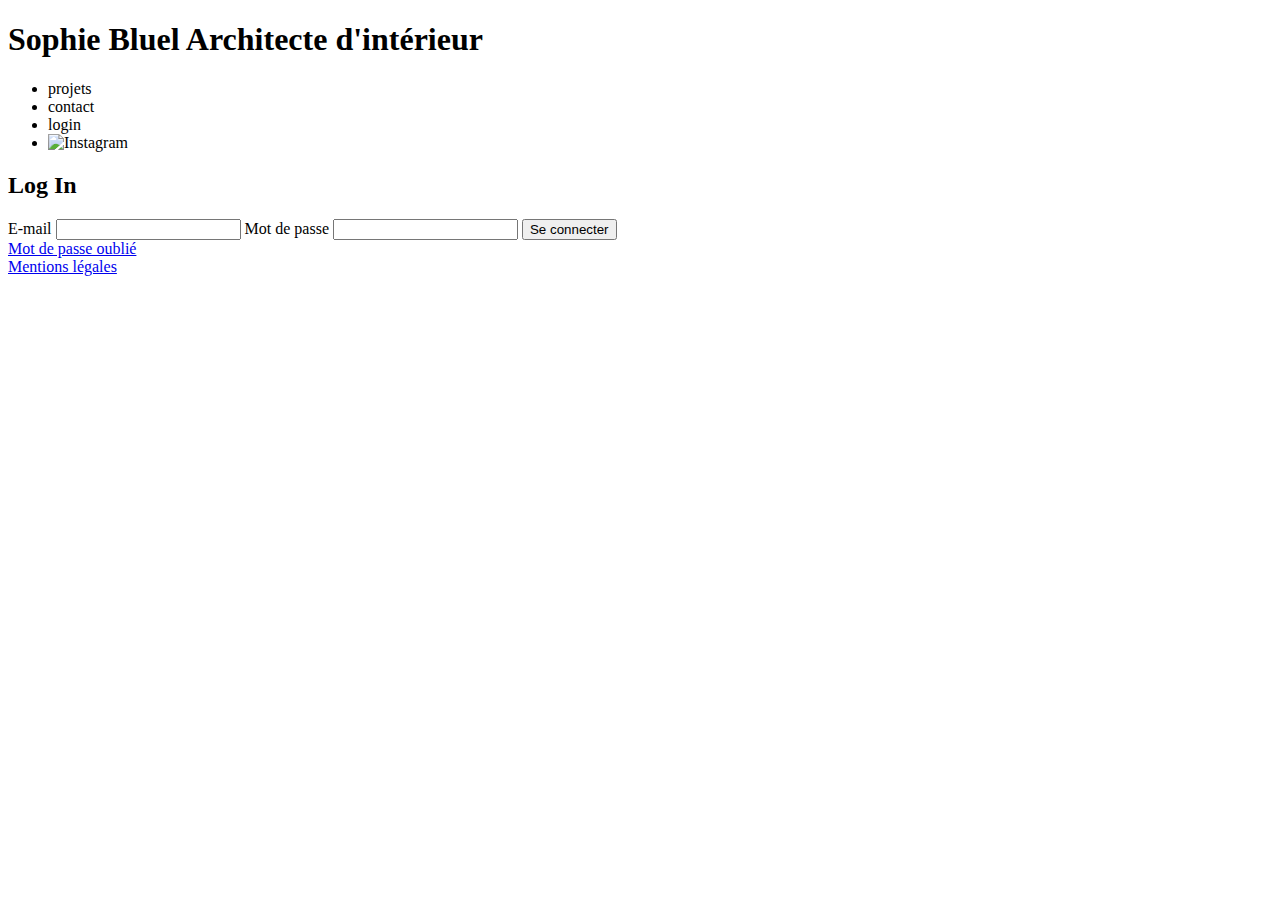
==== FrontEnd/login.html @ 31f18a02 "Création page de connexion" ====
<!DOCTYPE html>
<html lang="fr">
<head>
	<meta charset="UTF-8">
	<title>Sophie Bluel - Architecte d'intérieur</title>
	<meta name="viewport" content="width=device-width, initial-scale=1.0">
	<link rel="preconnect" href="https://fonts.googleapis.com">
	<link rel="preconnect" href="https://fonts.gstatic.com" crossorigin>
	<link href="https://fonts.googleapis.com/css2?family=Syne:wght@700;800&family=Work+Sans&display=swap" rel="stylesheet">
	<meta name="description" content="">
	<link rel="stylesheet" href="./assets/style.css">
	<script src="#" type ="module"></script>
</head>
<body>
<header>
	<h1>Sophie Bluel <span>Architecte d'intérieur</span></h1>
	<nav>
		<ul>
			<li>projets</li>
			<li>contact</li>
			<li><a src="./login">login</a></li>
			<li><img src="./assets/icons/instagram.png" alt="Instagram"></li>
		</ul>
	</nav>
</header>
<main>
    <h2>Log In</h2>
    <div class="connection-form">
        <form action="#" method="post">
            <label for="login-mail">E-mail</label>
            <input type="email" name="email">
            <label for="login-pass">Mot de passe</label>
            <input type="password" name="password">
            <input type="submit" value="Se connecter">
        </form>
        <a href="#">Mot de passe oublié</a>
    </div>
</main>
<footer>
    <a href="#">Mentions légales</a>
</footer>
</body>
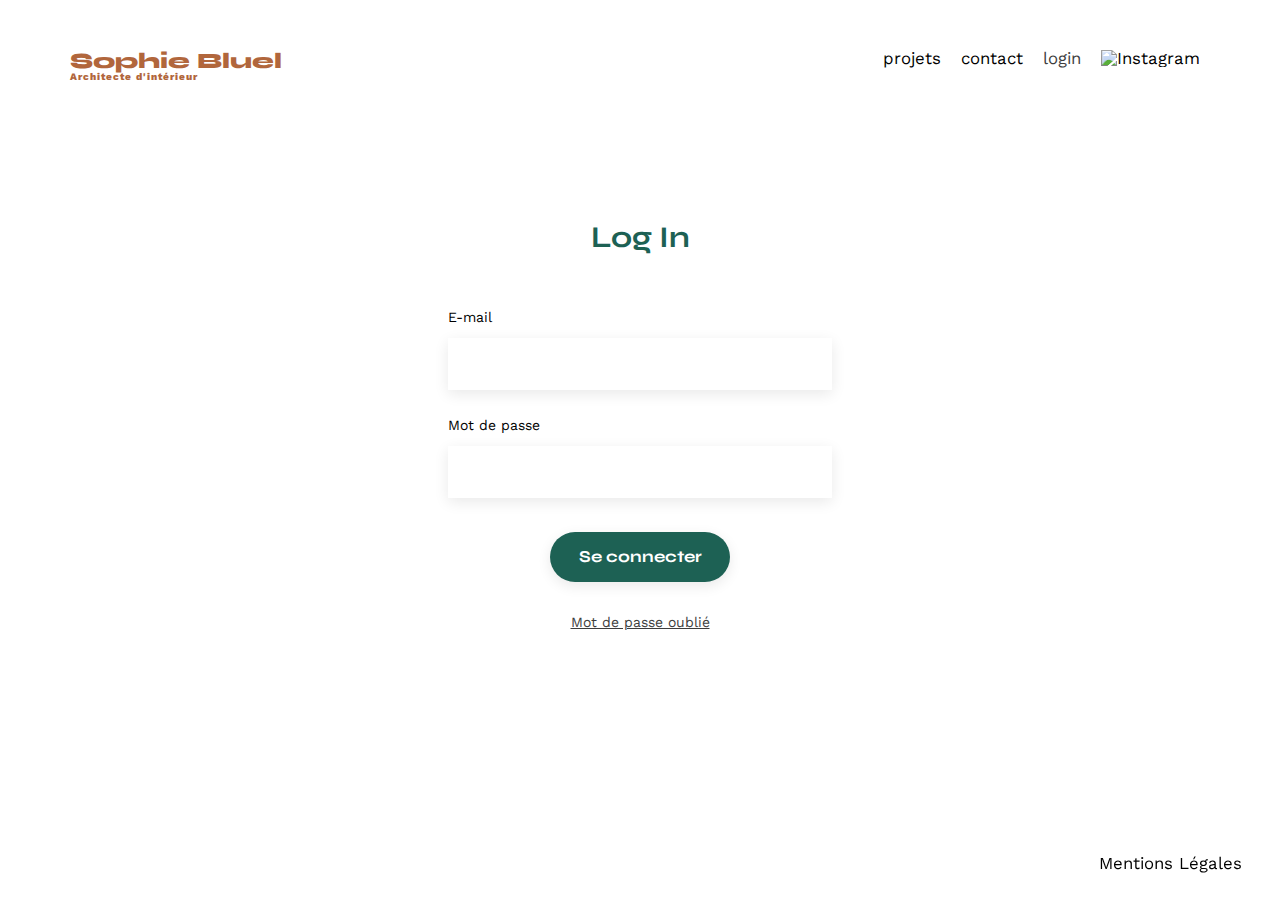
==== commit 5194fbf8: "intégration page de login" ====
--- a/FrontEnd/login.html
+++ b/FrontEnd/login.html
@@ -8,7 +8,7 @@
 	<link rel="preconnect" href="https://fonts.gstatic.com" crossorigin>
 	<link href="https://fonts.googleapis.com/css2?family=Syne:wght@700;800&family=Work+Sans&display=swap" rel="stylesheet">
 	<meta name="description" content="">
-	<link rel="stylesheet" href="./assets/style.css">
+	<link rel="stylesheet" href="./assets/style-login.css">
 	<script src="#" type ="module"></script>
 </head>
 <body>
@@ -24,19 +24,24 @@
 	</nav>
 </header>
 <main>
+    <div class="login-form">
     <h2>Log In</h2>
-    <div class="connection-form">
         <form action="#" method="post">
             <label for="login-mail">E-mail</label>
-            <input type="email" name="email">
+            <input type="email" name="email" id="login-mail">
             <label for="login-pass">Mot de passe</label>
-            <input type="password" name="password">
+            <input type="password" name="password" id="login-pass">
             <input type="submit" value="Se connecter">
+            <a href="#" id="forgotten">Mot de passe oublié</a>
         </form>
-        <a href="#">Mot de passe oublié</a>
     </div>
 </main>
 <footer>
-    <a href="#">Mentions légales</a>
+	<nav>
+		<ul>
+			<li>Mentions Légales</li>
+		</ul>
+	</nav>
 </footer>
-</body>+</body>
+</html>--- a/FrontEnd/assets/style-login.css
+++ b/FrontEnd/assets/style-login.css
@@ -0,0 +1,157 @@
+/* http://meyerweb.com/eric/tools/css/reset/
+   v2.0 | 20110126
+   License: none (public domain)
+*/
+
+html, body, div, span, applet, object, iframe,
+h1, h2, h3, h4, h5, h6, p, blockquote, pre,
+a, abbr, acronym, address, big, cite, code,
+del, dfn, em, img, ins, kbd, q, s, samp,
+small, strike, strong, sub, sup, tt, var,
+b, u, i, center,
+dl, dt, dd, ol, ul, li,
+fieldset, form, label, legend,
+table, caption, tbody, tfoot, thead, tr, th, td,
+article, aside, canvas, details, embed,
+figure, figcaption, footer, header, hgroup,
+menu, nav, output, ruby, section, summary,
+time, mark, audio, video {
+	margin: 0;
+	padding: 0;
+	border: 0;
+	font-size: 100%;
+	font: inherit;
+	vertical-align: baseline;
+}
+/* HTML5 display-role reset for older browsers */
+article, aside, details, figcaption, figure,
+footer, header, hgroup, menu, nav, section {
+	display: block;
+}
+body {
+	line-height: 1;
+}
+ol, ul {
+	list-style: none;
+}
+blockquote, q {
+	quotes: none;
+}
+blockquote:before, blockquote:after,
+q:before, q:after {
+	content: '';
+	content: none;
+}
+table {
+	border-collapse: collapse;
+	border-spacing: 0;
+}
+/** end reset css**/
+body {
+	max-width: 1140px;
+	margin:auto;
+	font-family: 'Work Sans' ;
+	font-size: 14px;
+}
+header {
+	display: flex;
+	justify-content: space-between;
+	margin: 50px 0
+}
+
+h1{
+	display: flex;
+	flex-direction: column;
+	font-family: 'Syne';
+	font-size: 22px;
+	font-weight: 800;
+	color: #B1663C
+}
+
+h1 > span {
+	font-family: 'Work Sans';
+	font-size:10px;
+	letter-spacing: 0.1em;
+;
+}
+
+h2, button{
+	font-family: 'Syne';
+	font-weight: 700;
+	font-size: 30px;
+	color: #1D6154
+}
+nav ul {
+	display: flex;
+	align-items: center;
+	list-style-type: none;
+
+}
+nav li {
+	padding: 0 10px;
+	font-size: 1.2em;
+}
+
+li:hover {
+	color: #B1663C;
+}
+
+.login-form{
+	justify-items: center;
+	margin-top: 10em;
+}
+
+h2{
+	margin-bottom: 20px;
+	text-align: center;
+}
+
+form {
+	display: flex;
+	flex-direction: column;
+	text-align: left;
+	margin-top:30px;
+}
+
+a{
+	color: #3D3D3D;
+}
+
+input {
+	height: 50px;
+	width: 380px;
+	font-size: 1.2em;
+	border: none;
+	box-shadow: 0px 4px 14px rgba(0, 0, 0, 0.09);
+}
+
+label {
+	margin: 2em 0 1em 0;
+}
+
+#forgotten{
+	align-self: center;
+}
+
+input[type="submit"]{
+	font-family: 'Syne';
+	font-weight: 700;
+	color: white;
+	background-color: #1D6154;
+	margin : 2em auto ;
+	width: 180px;
+	text-align: center;
+	border-radius: 60px ;
+}
+
+footer{
+	position: fixed;
+	right: 0;
+	bottom: 0;
+}
+
+footer nav ul {
+	display: flex;
+	justify-content: flex-end;
+	margin: 2em
+}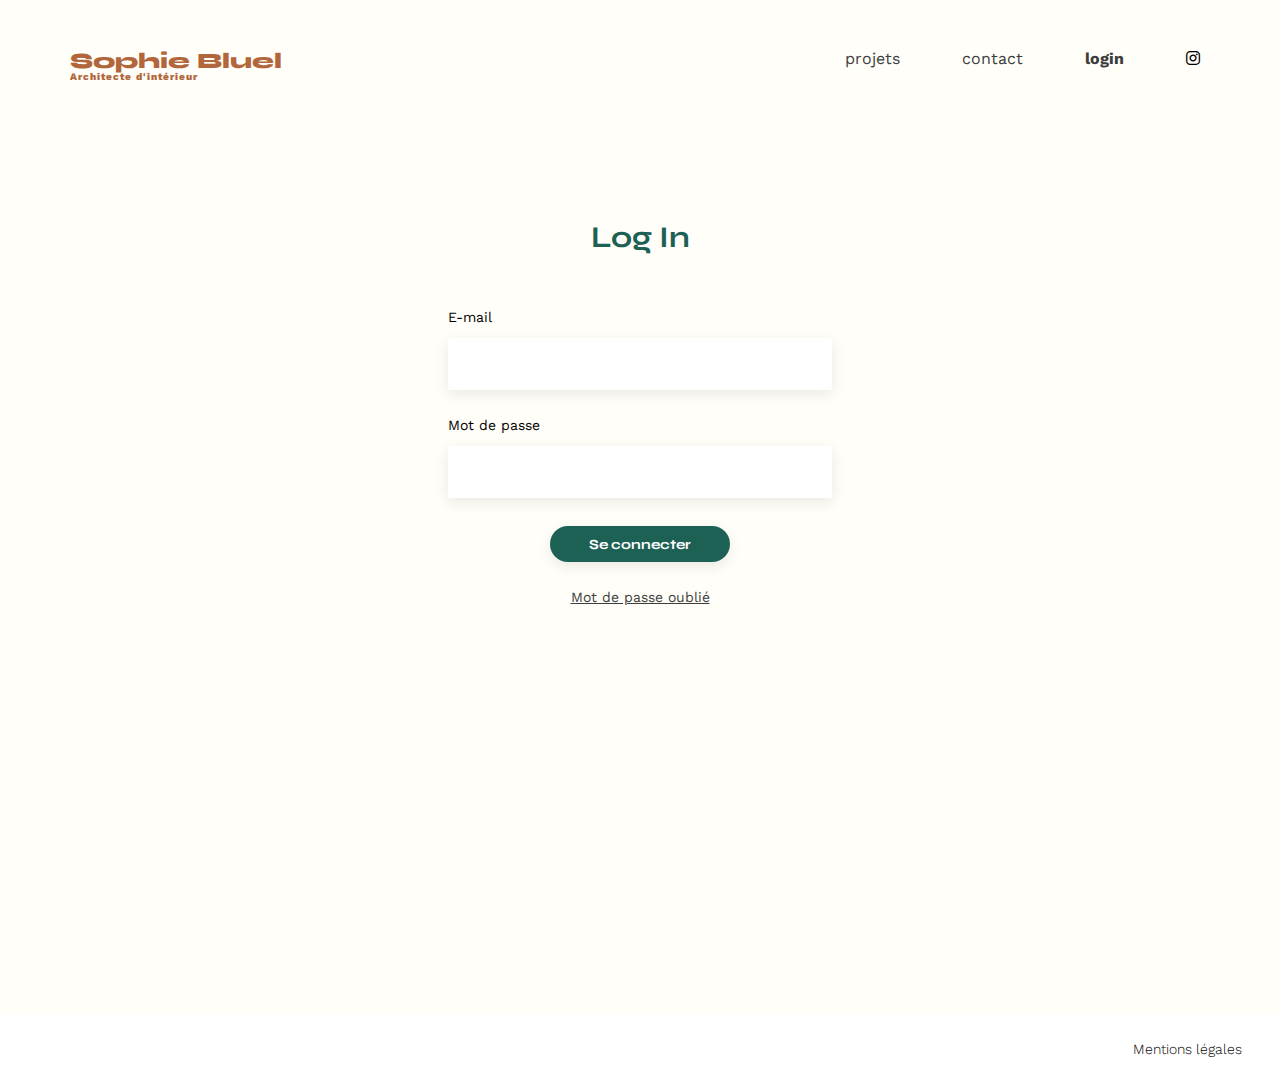
==== commit 60cf790a: "Rectifications CSS globales" ====
--- a/FrontEnd/login.html
+++ b/FrontEnd/login.html
@@ -7,26 +7,27 @@
 	<link rel="preconnect" href="https://fonts.googleapis.com">
 	<link rel="preconnect" href="https://fonts.gstatic.com" crossorigin>
 	<link href="https://fonts.googleapis.com/css2?family=Syne:wght@700;800&family=Work+Sans&display=swap" rel="stylesheet">
+	<link rel="stylesheet" href="https://cdnjs.cloudflare.com/ajax/libs/font-awesome/6.4.2/css/all.min.css">
 	<meta name="description" content="">
 	<link rel="stylesheet" href="./assets/style-login.css">
-	<script src="#" type ="module"></script>
+	<script src="./login.mjs" type ="module"></script>
 </head>
 <body>
 <header>
 	<h1>Sophie Bluel <span>Architecte d'intérieur</span></h1>
 	<nav>
 		<ul>
-			<li>projets</li>
-			<li>contact</li>
-			<li><a src="./login">login</a></li>
-			<li><img src="./assets/icons/instagram.png" alt="Instagram"></li>
+			<li><a href="./index.html#portfolio">projets</a></li>
+			<li><a href="./index.html#contact">contact</a></li>
+			<li><a href="./login.html">login</a></li>
+			<li><i class="fa-brands fa-instagram"></i></li>
 		</ul>
 	</nav>
 </header>
 <main>
     <div class="login-form">
     <h2>Log In</h2>
-        <form action="#" method="post">
+        <form action="#" method="post" id="login-form">
             <label for="login-mail">E-mail</label>
             <input type="email" name="email" id="login-mail">
             <label for="login-pass">Mot de passe</label>
@@ -39,7 +40,7 @@
 <footer>
 	<nav>
 		<ul>
-			<li>Mentions Légales</li>
+			<li>Mentions légales</li>
 		</ul>
 	</nav>
 </footer>
--- a/FrontEnd/assets/style-login.css
+++ b/FrontEnd/assets/style-login.css
@@ -3,19 +3,87 @@
    License: none (public domain)
 */
 
-html, body, div, span, applet, object, iframe,
-h1, h2, h3, h4, h5, h6, p, blockquote, pre,
-a, abbr, acronym, address, big, cite, code,
-del, dfn, em, img, ins, kbd, q, s, samp,
-small, strike, strong, sub, sup, tt, var,
-b, u, i, center,
-dl, dt, dd, ol, ul, li,
-fieldset, form, label, legend,
-table, caption, tbody, tfoot, thead, tr, th, td,
-article, aside, canvas, details, embed,
-figure, figcaption, footer, header, hgroup,
-menu, nav, output, ruby, section, summary,
-time, mark, audio, video {
+html,
+body,
+div,
+span,
+applet,
+object,
+iframe,
+h1,
+h2,
+h3,
+h4,
+h5,
+h6,
+p,
+blockquote,
+pre,
+a,
+abbr,
+acronym,
+address,
+big,
+cite,
+code,
+del,
+dfn,
+em,
+img,
+ins,
+kbd,
+q,
+s,
+samp,
+small,
+strike,
+strong,
+sub,
+sup,
+tt,
+var,
+b,
+u,
+i,
+center,
+dl,
+dt,
+dd,
+ol,
+ul,
+li,
+fieldset,
+form,
+label,
+legend,
+table,
+caption,
+tbody,
+tfoot,
+thead,
+tr,
+th,
+td,
+article,
+aside,
+canvas,
+details,
+embed,
+figure,
+figcaption,
+footer,
+header,
+hgroup,
+menu,
+nav,
+output,
+ruby,
+section,
+summary,
+time,
+mark,
+audio,
+video {
 	margin: 0;
 	padding: 0;
 	border: 0;
@@ -23,43 +91,74 @@
 	font: inherit;
 	vertical-align: baseline;
 }
+
 /* HTML5 display-role reset for older browsers */
-article, aside, details, figcaption, figure,
-footer, header, hgroup, menu, nav, section {
+article,
+aside,
+details,
+figcaption,
+figure,
+footer,
+header,
+hgroup,
+menu,
+nav,
+section {
 	display: block;
 }
+
 body {
 	line-height: 1;
-}
-ol, ul {
+	background-color: #fffef8;
+}
+
+ol,
+ul {
 	list-style: none;
 }
-blockquote, q {
+
+blockquote,
+q {
 	quotes: none;
 }
-blockquote:before, blockquote:after,
-q:before, q:after {
+
+blockquote:before,
+blockquote:after,
+q:before,
+q:after {
 	content: '';
 	content: none;
 }
+
 table {
 	border-collapse: collapse;
 	border-spacing: 0;
 }
+
 /** end reset css**/
 body {
-	max-width: 1140px;
-	margin:auto;
-	font-family: 'Work Sans' ;
+	max-width: 1440px;
+	height: 1024px;
+	margin: auto;
+	font-family: 'Work Sans';
 	font-size: 14px;
-}
+	position: relative;
+}
+
+a {
+	color: initial;
+	text-decoration: none;
+}
+
 header {
 	display: flex;
 	justify-content: space-between;
-	margin: 50px 0
-}
-
-h1{
+	margin: 50px 0;
+	width: 1140px;
+	justify-self: center;
+}
+
+h1 {
 	display: flex;
 	flex-direction: column;
 	font-family: 'Syne';
@@ -68,40 +167,45 @@
 	color: #B1663C
 }
 
-h1 > span {
+h1>span {
 	font-family: 'Work Sans';
-	font-size:10px;
+	font-size: 10px;
 	letter-spacing: 0.1em;
-;
-}
-
-h2, button{
+	;
+}
+
+h2,
+button {
 	font-family: 'Syne';
 	font-weight: 700;
 	font-size: 30px;
 	color: #1D6154
 }
+
 nav ul {
 	display: flex;
 	align-items: center;
 	list-style-type: none;
-
-}
+	gap: 3em ;
+}
+
 nav li {
 	padding: 0 10px;
-	font-size: 1.2em;
-}
-
-li:hover {
-	color: #B1663C;
-}
-
-.login-form{
+	font-size: 16px;
+}
+
+li:hover, 
+li a:hover{
+	font-weight: 700;
+	cursor: pointer;
+}
+
+.login-form {
 	justify-items: center;
 	margin-top: 10em;
 }
 
-h2{
+h2 {
 	margin-bottom: 20px;
 	text-align: center;
 }
@@ -110,11 +214,15 @@
 	display: flex;
 	flex-direction: column;
 	text-align: left;
-	margin-top:30px;
-}
-
-a{
+	margin-top: 30px;
+}
+
+a {
 	color: #3D3D3D;
+}
+
+a[href='./login.html'] {
+	font-weight: 700;
 }
 
 input {
@@ -125,33 +233,68 @@
 	box-shadow: 0px 4px 14px rgba(0, 0, 0, 0.09);
 }
 
+input:focus-visible {
+	outline: none;
+}
+
+
 label {
 	margin: 2em 0 1em 0;
 }
 
-#forgotten{
+#forgotten {
 	align-self: center;
-}
-
-input[type="submit"]{
+	text-decoration: underline;
+	font-size: 14px;
+}
+
+input[type="submit"] {
 	font-family: 'Syne';
 	font-weight: 700;
 	color: white;
 	background-color: #1D6154;
-	margin : 2em auto ;
+	margin: 2em auto;
+	width: 180px;
+	height: 36px;
+	text-align: center;
+	border-radius: 60px;
+	font-size: 14px;
+}
+
+input[type="submit"]:hover {
+	cursor: pointer;
+}
+
+#error-message{
+	margin-top: 3em;
+	font-size: 16px;
+	padding: 1em;
+	font-weight: 700;
+	color: white;
+	background-color: rgba(255, 0, 0, 0.434);
+	margin: 2em auto;
 	width: 180px;
 	text-align: center;
-	border-radius: 60px ;
-}
-
-footer{
-	position: fixed;
+	border: solid red;
+	border-radius: 60px;
+}
+
+footer {
+	position: absolute;
 	right: 0;
 	bottom: 0;
+	width: 100%;
+	height: 60px;
+	background-color: #ffffff;
+	display: flex;
+	justify-content: flex-end;
 }
 
 footer nav ul {
-	display: flex;
-	justify-content: flex-end;
 	margin: 2em
+}
+
+footer nav ul li{
+	font-weight: 300;
+	font-size: 14px;
 }